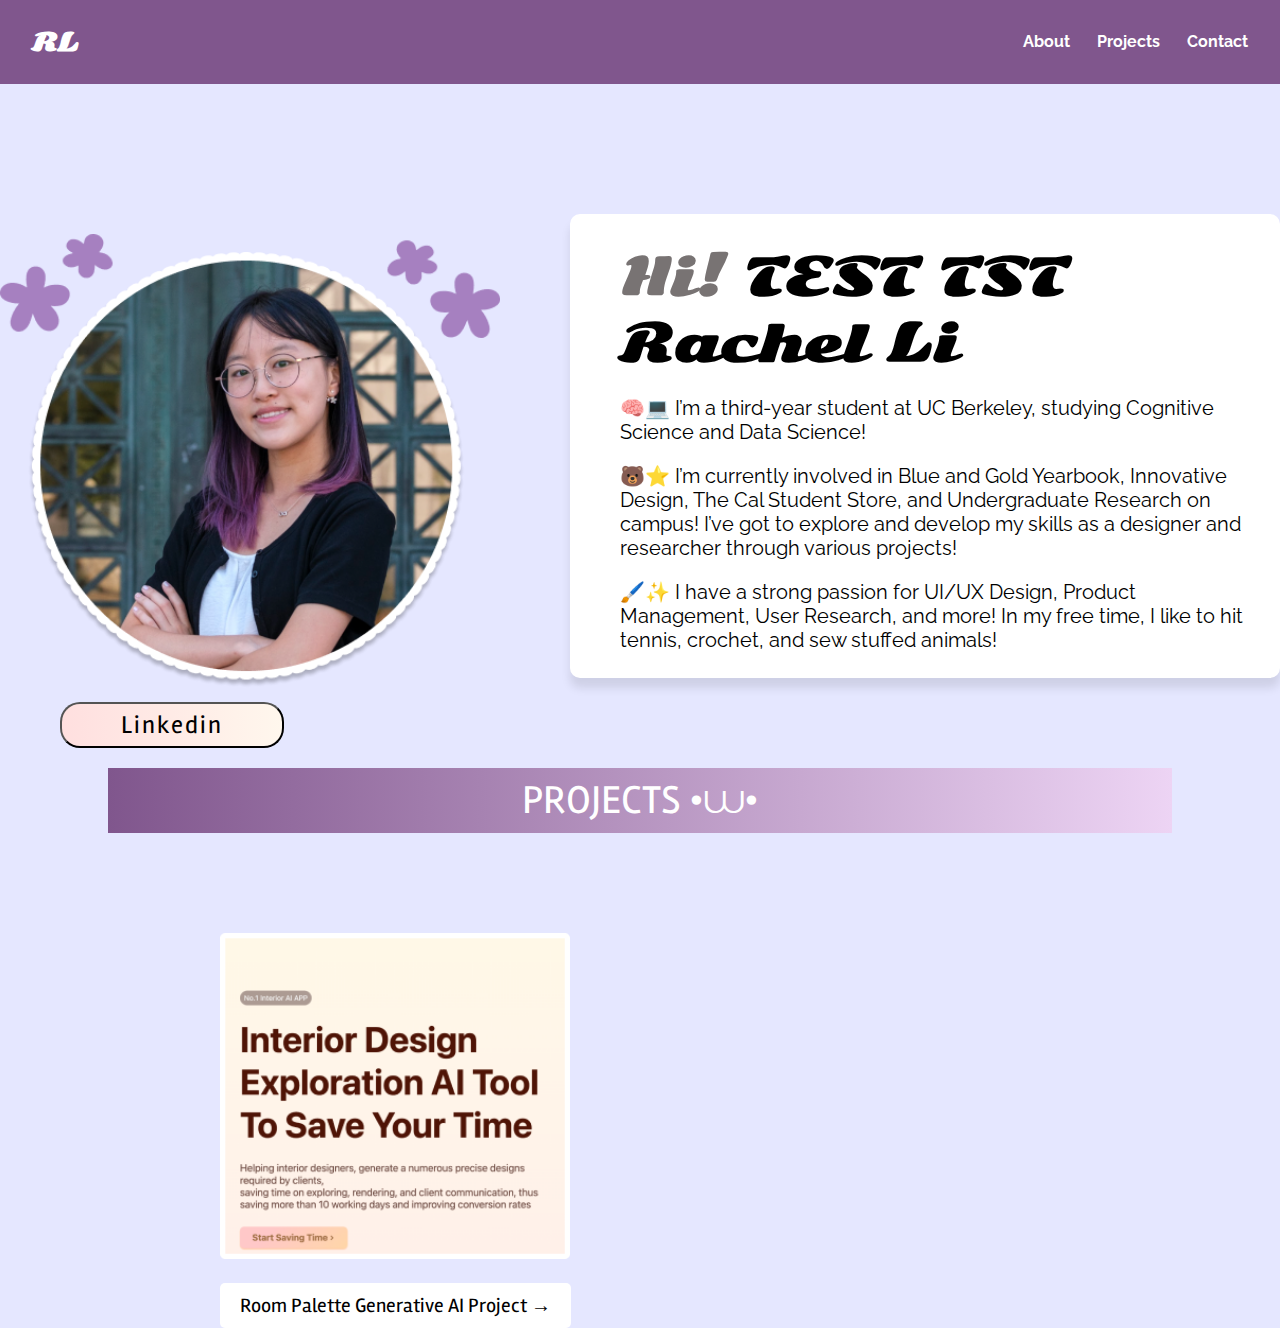
==== index.html @ 373f35fb "Update index.html" ====
<!DOCTYPE html>
<html>

<head>
    <title>Rachel</title>

    <!-- MYstylesheet -->
    <link rel="stylesheet" href="styles.css">
    <!-- Google Fonts -->
    <link href="https://fonts.googleapis.com/css?family=Merriweather|Nunito" rel="stylesheet">
    <link href="https://fonts.googleapis.com/css2?family=Sniglet&display=swap" rel="stylesheet">
    <link href="https://fonts.googleapis.com/css2?family=Sonsie+One&display=swap" rel="stylesheet">
    <link href="https://fonts.googleapis.com/css2?family=Rambla:wght@400;700&display=swap" rel="stylesheet">
    <link href="https://fonts.googleapis.com/css2?family=Raleway:wght@300;400;500;600;700&display=swap"
        rel="stylesheet">



</head>

<body>
    <!-- Navigation Bar -->
    <header>
        <nav class="navbar">
            <div class="navbar-name">
                <a href="#">RL</a>
            </div>
            <ul class="navbar-links">
                <li><a href="#about">About</a></li>
                <li><a href="#projects">Projects</a></li>
                <li><a href="#contact">Contact</a></li>

            </ul>
        </nav>
    </header>


    <!-- Main Content -->
    <div class="top">

        <div>

            <img src="Group 1_updated.png" alt="" class="headshot">
            <button type="button" class="linkedin-button"
                onclick="window.location.href='https://www.instagram.com/rachey_rache15/?hl=en';">Linkedin</button>
        </div>

        <div class="about">
            <h1 class="extra-bold-title"><span class="highlight">Hi!</span> TEST TST Rachel Li</h1>
            <p class="about-bio-one">🧠💻 I’m a third-year student at UC Berkeley, studying Cognitive Science and Data
                Science!
            </p>
            <p class="about-bio-two">🐻⭐ I’m currently involved in Blue and Gold Yearbook, Innovative Design, The Cal
                Student
                Store, and Undergraduate Research on campus! I’ve got to explore and develop my skills as a designer and
                researcher
                through various projects!</p>
            <p class="about-bio-three"> 🖌️✨ I have a strong passion for UI/UX Design, Product Management, User
                Research,
                and more! In my free time, I
                like to hit tennis, crochet, and sew stuffed animals!</p>
        </div>
    </div>


    <!--
<div>
    <img src="Group 2.png" alt="" class="mycatyayy">
</div>
-->
    <div class="banner" id="projects">
        <p>PROJECTS •⩊•</p>
    </div>

    <div class="'projets'">
        <img src="roompalette.png" alt="Room Palette Image" class="room_cover">
    </div>


</body>


<div class="button-container"></div>
<button onclick="location.href='room_palette.html'" class="project-button">
    Room Palette Generative AI Project &rarr;
</button>
</div>


</html>
---- styles.css ----
body {
    background-color: #E5E7FF;
    margin: 0px;
    padding: 0px;

}

.top {
    font-family: 'Raleway', sans-serif;
    margin: 0;
    padding: 0;
    display: flex;
    justify-content: center;
    background-color: #E5E7FF;
    margin-top: 130px;
    display: flex;
    align-items: center;

}

.highlight {
    color: #787373;

}

.container {
    display: flex;
    align-items: flex-start;
    margin: 20px;
    margin-top: 90px;
}

.headshot {
    width: 500px;
    height: auto;
    margin-right: 60px;


}

.headshot:hover {
    transform: scale(1.1);
}


.about {
    max-width: 689px;
    max-height: 424px;
    margin-left: 10px;
    padding: 20px;
    background-color: white;
    border-radius: 10px;
    box-shadow: 0 10px 10px rgba(0, 0, 0, 0.1);

}

.about:hover {
    transform: scale(1.1);
}

.extra-bold-title {
    margin-top: 10px;
    font-family: 'Sonsie One', cursive;
    font-size: 50px;
    text-align: left;

    margin-bottom: 20px;

    margin-left: 30px;


}

.about .about-bio-one {


    font-size: 20px;
    font-family: 'Raleway', sans-serif;

    color: #000000;
    font-size: 20px;
    margin-left: 30px;

}

.about .about-bio-two {


    font-size: 20px;
    font-family: 'Raleway', sans-serif;

    color: #000000;
    font-size: 20px;
    margin-left: 30px;

}

.about .about-bio-three {


    font-size: 20px;
    font-family: 'Raleway', sans-serif;

    color: #000000;
    font-size: 20px;
    margin-left: 30px;

}


.linkedin-button {
    display: block;
    margin: 10px 20px 0 60px;
    padding: 5px 30px;
    background: linear-gradient(to right, #FFDFDF, #FFF7ED);
    color: rgb(0, 0, 0);
    stroke: #000000;
    stroke-width: 1px;
    border-radius: 20px;
    cursor: pointer;
    font-size: 25px;
    font-family: "Rambla";
    width: 224px;
    height: 46px;
    letter-spacing: 2px;

}

.linkedin-button:hover {
    transform: scale(1.1);
}

.banner {
    display: flex;
    width: 80%;

    max-width: 1200px;

    height: 65px;
    margin: 0 auto;

    background: linear-gradient(to right, #80568d, #edd4f4);
    font-size: 40px;
    font-family: "Rambla";
    text-align: center;
    color: hsl(0, 0%, 100%);
    align-items: center;

    justify-content: center;

    padding: 0 20px;

}

.banner p {
    margin: 0;
    line-height: 65px;

}

.mycatyayy {
    margin-left: 10%;

    margin-top: 5%;
}


.about {
    margin-bottom: 90px;

}

.banner {
    margin-bottom: 80px;

}

.room_cover {
    margin-top: 20px;
    width: 350px;
    margin-left: 220px;

}

.project-button {
    cursor: pointer;
    padding: 10px 20px;
    background-color: #ffffff;
    color: rgb(0, 0, 0);
    border: none;
    border-radius: 5px;
    font-size: 20px;
    font-family: 'Rambla';
    margin-left: 220px;
    margin-top: 20px;
    transition: background-color 0.3s, color 0.3s;
}

.project-button:hover {
    background-color: #80568d;

    color: #ffffff;

}

.palette_cover_page {
    display: flex;
    justify-content: center;
    align-items: center;
    width: 100%;
    max-width: 1300px;
    margin-top: 50px;
    margin-left: 200px;
}

.palette_cover_page img {
    width: 100%;
    height: auto;
    border-radius: 10px;
    box-shadow: 0 4px 8px rgba(0, 0, 0, 0.2);
}


.Palette_information_title {

    font-size: 50px;
    font-family: "Rambla";

    color: #000000;



}

.Palette_information {
    margin-left: 200px;
    margin-right: 150px;
    margin-top: 60px;

}




.Palette_information .palette_info {

    font-size: 20px;
    font-family: "Rambla";

    color: #000000;
    font-size: 20px;



}

h2 {
    font-size: 30px;
    font-family: "Rambla";
}



.role {
    font-size: 18px;

    color: #333333;
    font-family: 'Rambla', sans-serif;

}

h3 {
    font-size: 30px;
    font-family: "Rambla";
}

.Design_Section {
    margin-left: 200px;
    margin-right: 150px;
    margin-top: 60px;

}

.Design_title {
    font-size: 50px;
    font-family: "Rambla";

    color: #000000;
}

h4 {
    font-size: 30px;
    font-family: "Rambla";
}


.navbar {
    display: flex;
    justify-content: space-between;
    align-items: center;
    background-color: #80568D;
    padding: 1rem 2rem;
    font-family: "Rambla";


}

.navbar-name a {
    color: #ffffff;
    font-size: 1.5rem;
    font-weight: bold;
    text-decoration: none;
    font-family: 'Sonsie One', cursive;
    display: flex;
    justify-content: space-between;
    align-items: center;
}

.navbar-links {
    list-style: none;

}

.navbar-links li {
    display: inline-block;
    margin-left: 1.5rem;
}

.navbar-links a {
    color: #ffffff;
    text-decoration: none;
    font-size: 1rem;
    transition: color 0.3s ease;
    font-family: 'Raleway', sans-serif;
    font-weight: 700;
}

.navbar-links a:hover {
    color: #c37eff;
}
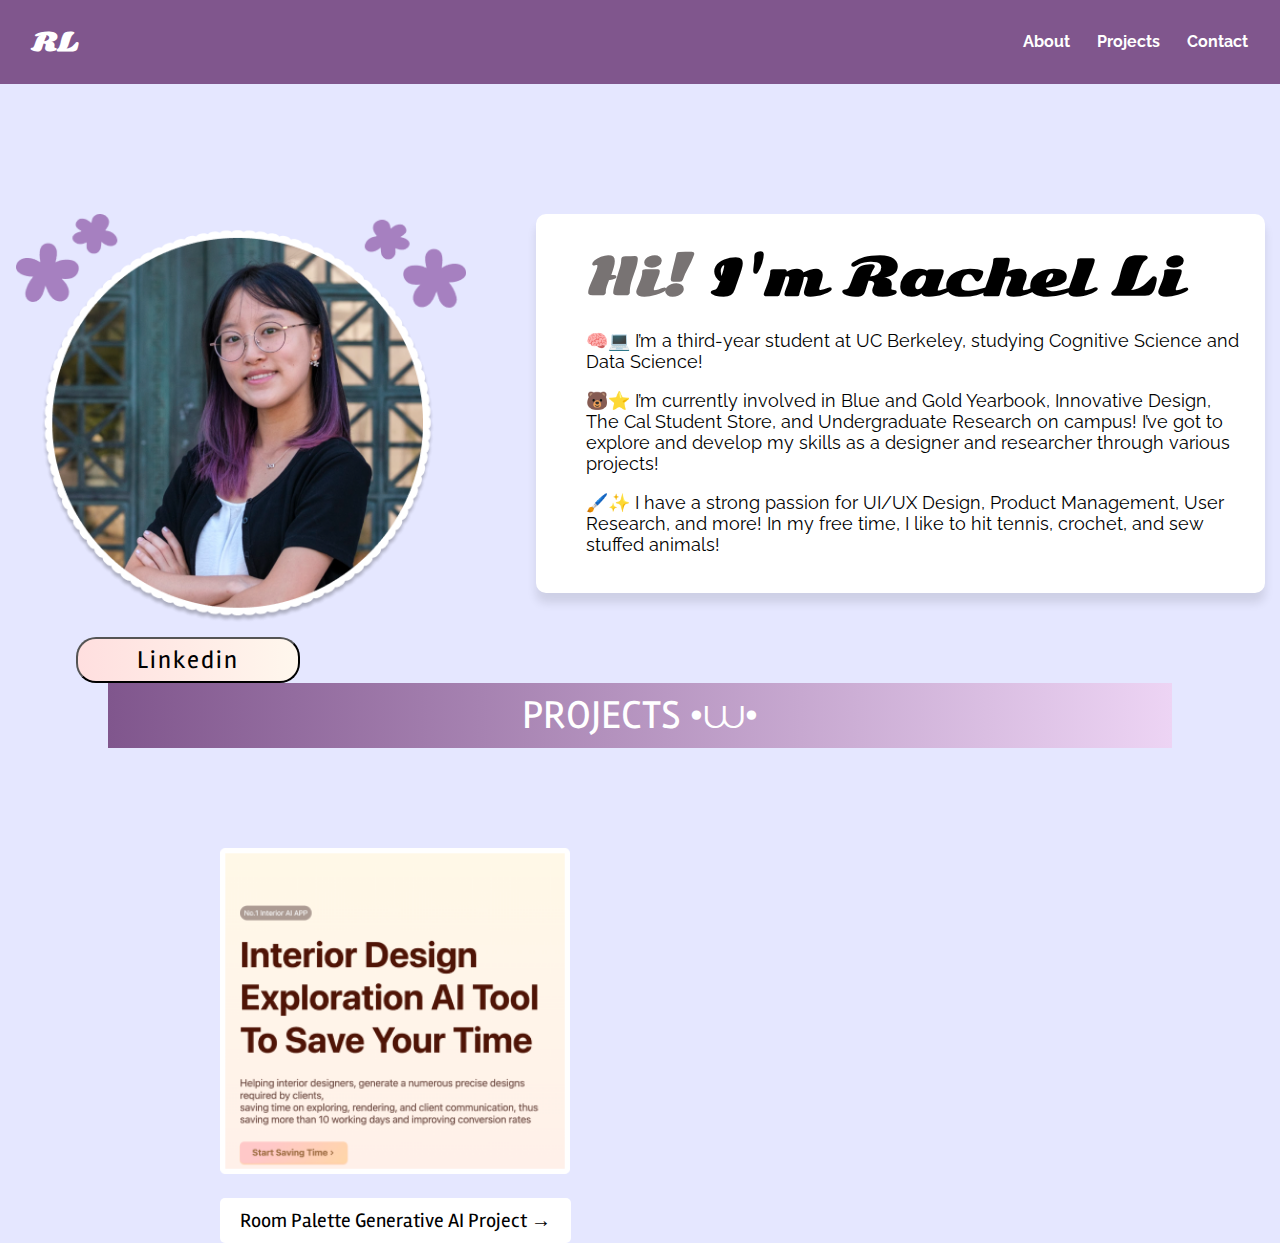
==== commit 84b3ff22: "chang" ====
--- a/index.html
+++ b/index.html
@@ -46,7 +46,7 @@
         </div>
 
         <div class="about">
-            <h1 class="extra-bold-title"><span class="highlight">Hi!</span> TEST TST Rachel Li</h1>
+            <h1 class="extra-bold-title"><span class="highlight">Hi!</span> I'm Rachel Li</h1>
             <p class="about-bio-one">🧠💻 I’m a third-year student at UC Berkeley, studying Cognitive Science and Data
                 Science!
             </p>
--- a/styles.css
+++ b/styles.css
@@ -15,6 +15,10 @@
     margin-top: 130px;
     display: flex;
     align-items: center;
+    display: flex;
+    flex-direction: row;
+    /* Aligns the inner divs side by side */
+    align-items: center;
 
 }
 
@@ -31,7 +35,7 @@
 }
 
 .headshot {
-    width: 500px;
+    width: 450px;
     height: auto;
     margin-right: 60px;
 
@@ -45,7 +49,7 @@
 
 .about {
     max-width: 689px;
-    max-height: 424px;
+    max-height: 350px;
     margin-left: 10px;
     padding: 20px;
     background-color: white;
@@ -74,11 +78,11 @@
 .about .about-bio-one {
 
 
-    font-size: 20px;
-    font-family: 'Raleway', sans-serif;
-
-    color: #000000;
-    font-size: 20px;
+
+    font-family: 'Raleway', sans-serif;
+
+    color: #000000;
+    font-size: 18px;
     margin-left: 30px;
 
 }
@@ -90,7 +94,7 @@
     font-family: 'Raleway', sans-serif;
 
     color: #000000;
-    font-size: 20px;
+    font-size: 18px;
     margin-left: 30px;
 
 }
@@ -102,7 +106,7 @@
     font-family: 'Raleway', sans-serif;
 
     color: #000000;
-    font-size: 20px;
+    font-size: 18px;
     margin-left: 30px;
 
 }
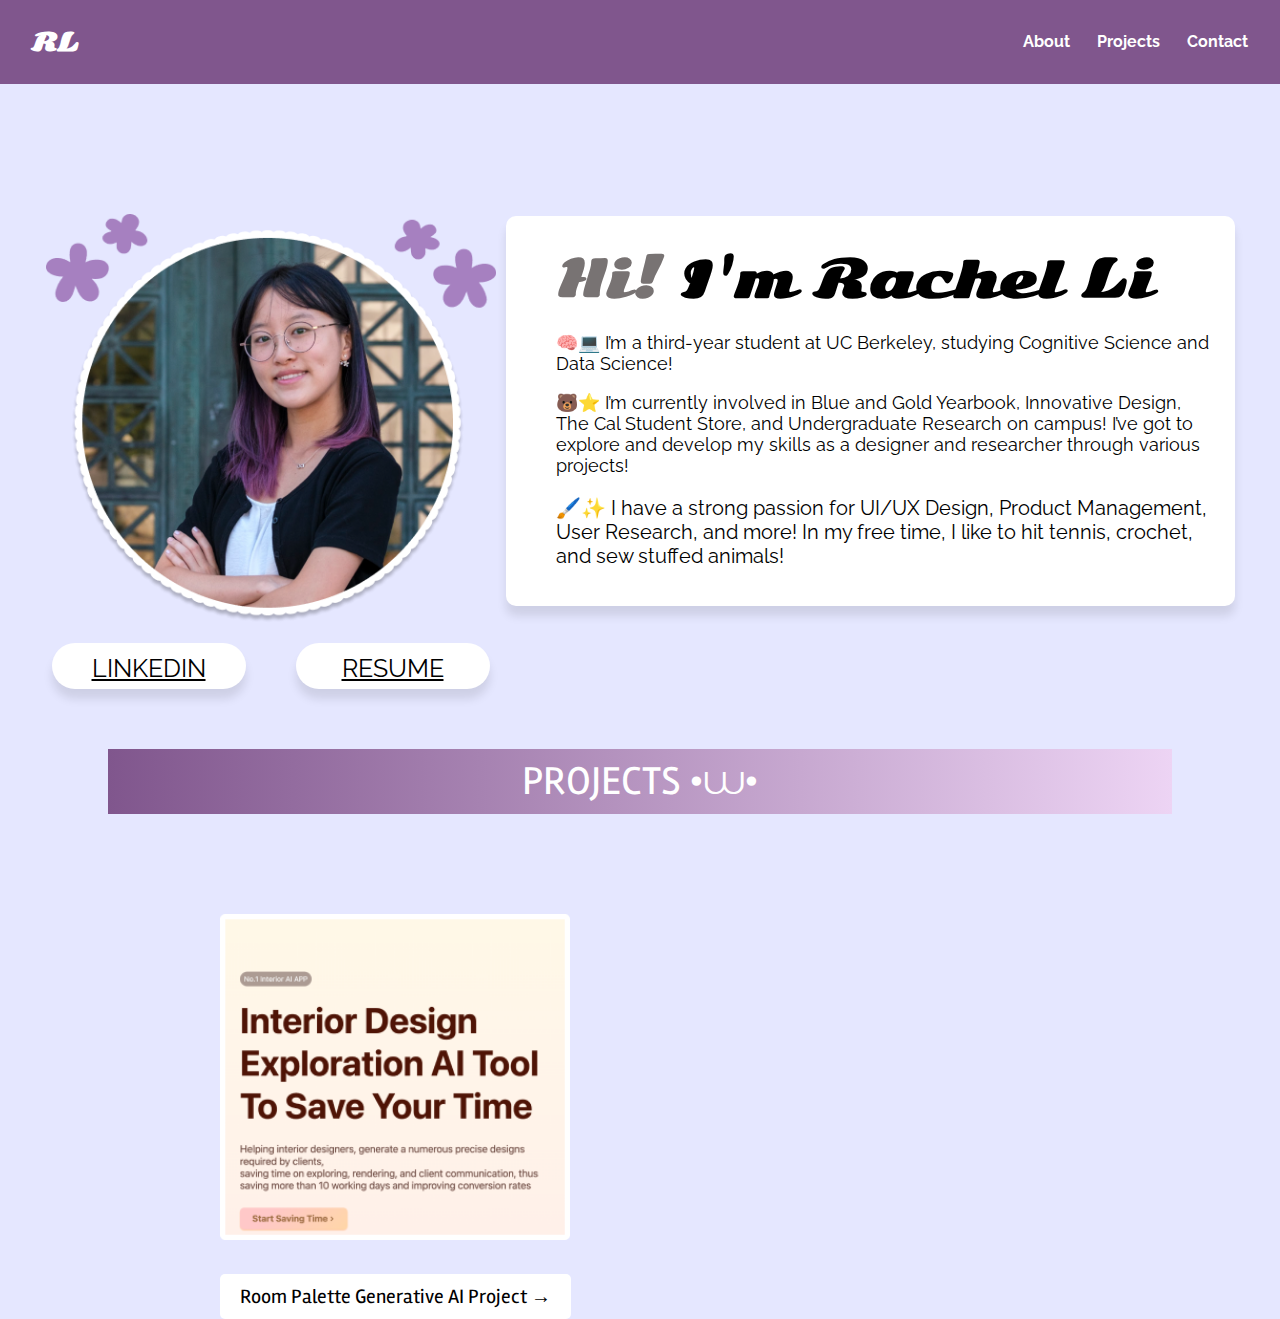
==== commit de921679: "5:40" ====
--- a/index.html
+++ b/index.html
@@ -37,12 +37,14 @@
 
     <!-- Main Content -->
     <div class="top">
-
-        <div>
-
+        <div class="top-container">
             <img src="Group 1_updated.png" alt="" class="headshot">
-            <button type="button" class="linkedin-button"
-                onclick="window.location.href='https://www.instagram.com/rachey_rache15/?hl=en';">Linkedin</button>
+            <div class="button-container">
+                <button type="button" class="linkedin-button"
+                    onclick="window.location.href='https://www.instagram.com/rachey_rache15/?hl=en';">LINKEDIN</button>
+                <button type="button" class="resume-button"
+                    onclick="window.location.href='https://www.instagram.com/rachey_rache15/?hl=en';">RESUME</button>
+            </div>
         </div>
 
         <div class="about">
--- a/styles.css
+++ b/styles.css
@@ -19,8 +19,21 @@
     flex-direction: row;
     /* Aligns the inner divs side by side */
     align-items: center;
-
-}
+    margin-bottom: 50px;
+
+
+
+}
+
+.top-container {
+    display: flex;
+    flex-direction: column;
+    /* Stacks the image and button container vertically */
+    align-items: center;
+    /* Centers both the image and buttons */
+    text-align: center;
+}
+
 
 .highlight {
     color: #787373;
@@ -37,14 +50,12 @@
 .headshot {
     width: 450px;
     height: auto;
-    margin-right: 60px;
-
-
-}
-
-.headshot:hover {
-    transform: scale(1.1);
-}
+
+    margin-bottom: 20px;
+
+
+}
+
 
 
 .about {
@@ -58,9 +69,6 @@
 
 }
 
-.about:hover {
-    transform: scale(1.1);
-}
 
 .extra-bold-title {
     margin-top: 10px;
@@ -106,38 +114,58 @@
     font-family: 'Raleway', sans-serif;
 
     color: #000000;
-    font-size: 18px;
+    font-size: px;
     margin-left: 30px;
 
 }
 
-
-.linkedin-button {
-    display: block;
-    margin: 10px 20px 0 60px;
-    padding: 5px 30px;
-    background: linear-gradient(to right, #FFDFDF, #FFF7ED);
-    color: rgb(0, 0, 0);
-    stroke: #000000;
-    stroke-width: 1px;
-    border-radius: 20px;
+.button-container {
+    display: flex;
+    gap: 50px;
+    /* Adds space between the buttons */
+    justify-content: center;
+    /* Centers buttons within the container (optional) */
+    align-items: center;
+    margin-bottom: 10px;
+}
+
+
+.linkedin-button,
+.resume-button {
+    margin: 0;
+
+    padding: 10px 20px;
+    /* Adjust padding if necessary */
+    background-color: #ffffff;
+    border-radius: 30px;
     cursor: pointer;
     font-size: 25px;
-    font-family: "Rambla";
-    width: 224px;
+    font-family: "Raleway";
     height: 46px;
-    letter-spacing: 2px;
-
-}
+    width: 194px;
+
+    border: none;
+    box-shadow: 0 10px 10px rgba(0, 0, 0, 0.1);
+    text-decoration: underline;
+}
+
+
 
 .linkedin-button:hover {
-    transform: scale(1.1);
-}
+    background-color: #80568D;
+    color: #ffffff;
+}
+
+.resume-button:hover {
+    background-color: #80568D;
+    color: #ffffff;
+}
+
 
 .banner {
     display: flex;
     width: 80%;
-
+    margin-top: 200px;
     max-width: 1200px;
 
     height: 65px;
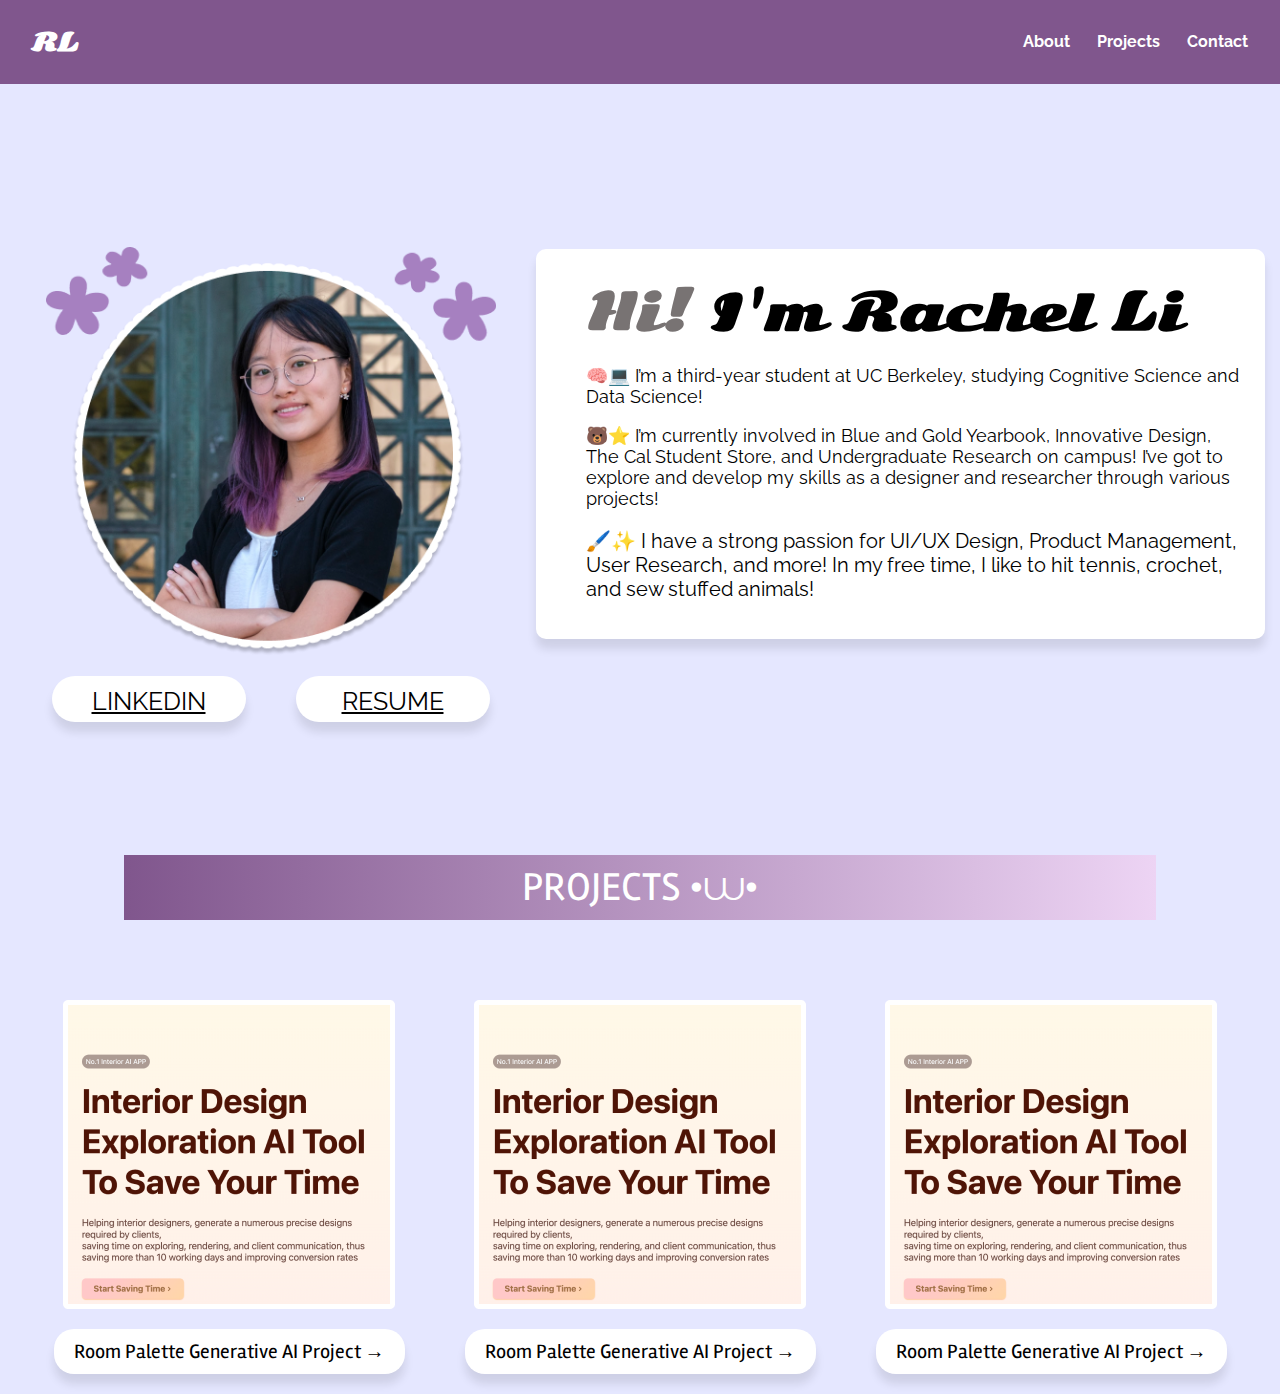
==== commit 1163a831: "projects" ====
--- a/index.html
+++ b/index.html
@@ -70,23 +70,33 @@
     <img src="Group 2.png" alt="" class="mycatyayy">
 </div>
 -->
-    <div class="banner" id="projects">
-        <p>PROJECTS •⩊•</p>
-    </div>
-
-    <div class="'projets'">
-        <img src="roompalette.png" alt="Room Palette Image" class="room_cover">
-    </div>
+    <div class="project-section">
+        <!-- Banner -->
+        <div class="banner" id="projects">
+            <p>PROJECTS •⩊•</p>
+        </div>
 
 
-</body>
 
+        <div class="projects">
+            <div class="project-item">
+                <img src="roompalette.png" alt="Room Palette Image" class="room_cover">
+                <button onclick="location.href='room_palette.html'" class="project-button">
+                    Room Palette Generative AI Project &rarr;
+                </button>
+            </div>
 
-<div class="button-container"></div>
-<button onclick="location.href='room_palette.html'" class="project-button">
-    Room Palette Generative AI Project &rarr;
-</button>
-</div>
+            <div class="project-item">
+                <img src="roompalette.png" alt="Room Palette Image" class="room_cover">
+                <button onclick="location.href='room_palette.html'" class="project-button">
+                    Room Palette Generative AI Project &rarr;
+                </button>
+            </div>
 
-
-</html>+            <div class="project-item">
+                <img src="roompalette.png" alt="Room Palette Image" class="room_cover">
+                <button onclick="location.href='room_palette.html'" class="project-button">
+                    Room Palette Generative AI Project &rarr;
+                </button>
+            </div>
+        </div>--- a/styles.css
+++ b/styles.css
@@ -8,7 +8,7 @@
 .top {
     font-family: 'Raleway', sans-serif;
     margin: 0;
-    padding: 0;
+    padding: 3px;
     display: flex;
     justify-content: center;
     background-color: #E5E7FF;
@@ -17,9 +17,8 @@
     align-items: center;
     display: flex;
     flex-direction: row;
-    /* Aligns the inner divs side by side */
-    align-items: center;
-    margin-bottom: 50px;
+    align-items: center;
+    margin-bottom: 70px;
 
 
 
@@ -32,6 +31,7 @@
     align-items: center;
     /* Centers both the image and buttons */
     text-align: center;
+    padding: 30px;
 }
 
 
@@ -207,12 +207,44 @@
 
 }
 
+.project-section {
+    text-align: center;
+    /* Centers all content */
+    padding: 20px;
+    align-items: center;
+    justify-content: center;
+}
+
+
+.projects {
+    display: flex;
+
+    align-items: center;
+    justify-content: center;
+    gap: 60px;
+
+
+}
+
 .room_cover {
-    margin-top: 20px;
-    width: 350px;
-    margin-left: 220px;
-
-}
+    max-width: 100%;
+    /* Makes sure images scale properly */
+    align-items: center;
+
+}
+
+.project-item {
+    display: flex;
+    flex-direction: column;
+    align-items: center;
+    /* center-aligns image and button horizontally */
+    justify-content: center;
+    /* center-aligns items vertically */
+    text-align: center;
+
+}
+
+
 
 .project-button {
     cursor: pointer;
@@ -220,12 +252,16 @@
     background-color: #ffffff;
     color: rgb(0, 0, 0);
     border: none;
-    border-radius: 5px;
+    border-radius: 20px;
     font-size: 20px;
     font-family: 'Rambla';
-    margin-left: 220px;
     margin-top: 20px;
     transition: background-color 0.3s, color 0.3s;
+    margin-top: 20px;
+    border: none;
+    width: 351px;
+    box-shadow: 0 10px 10px rgba(0, 0, 0, 0.1);
+    box-shadow: 0 10px 10px rgba(0, 0, 0, 0.1);
 }
 
 .project-button:hover {
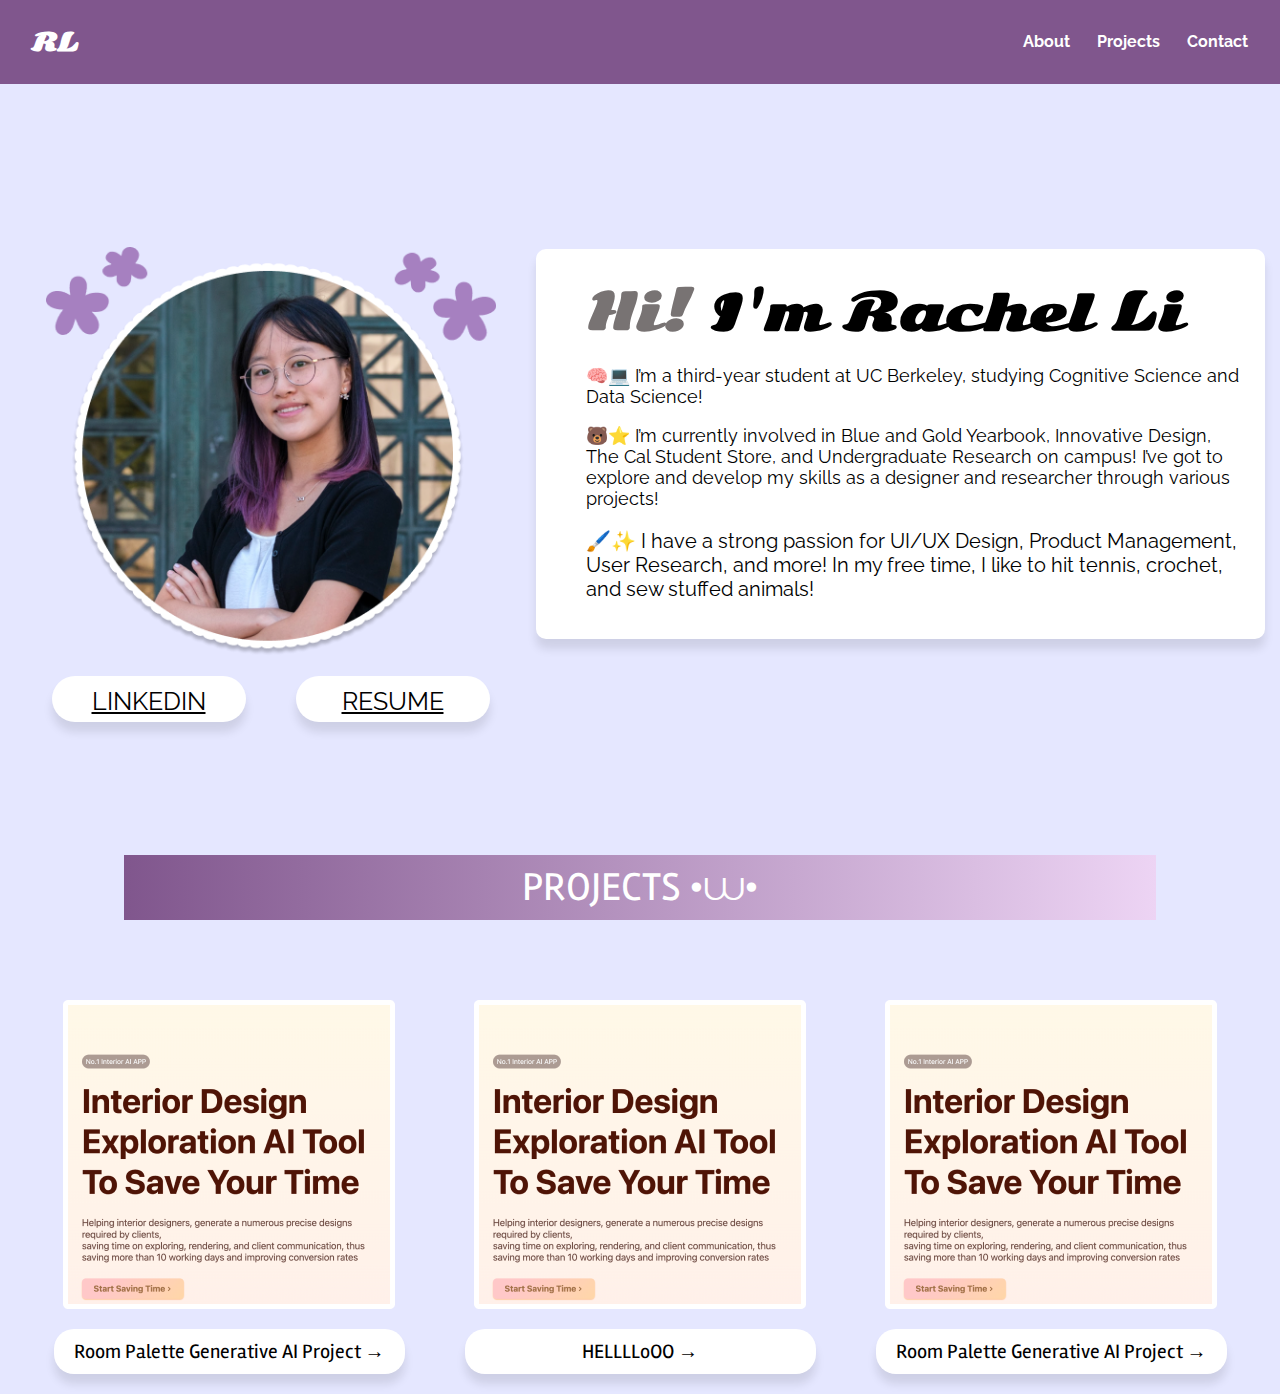
==== commit 6b95a370: "Update index.html" ====
--- a/index.html
+++ b/index.html
@@ -89,7 +89,7 @@
             <div class="project-item">
                 <img src="roompalette.png" alt="Room Palette Image" class="room_cover">
                 <button onclick="location.href='room_palette.html'" class="project-button">
-                    Room Palette Generative AI Project &rarr;
+                    HELLLLoOO &rarr;
                 </button>
             </div>
 
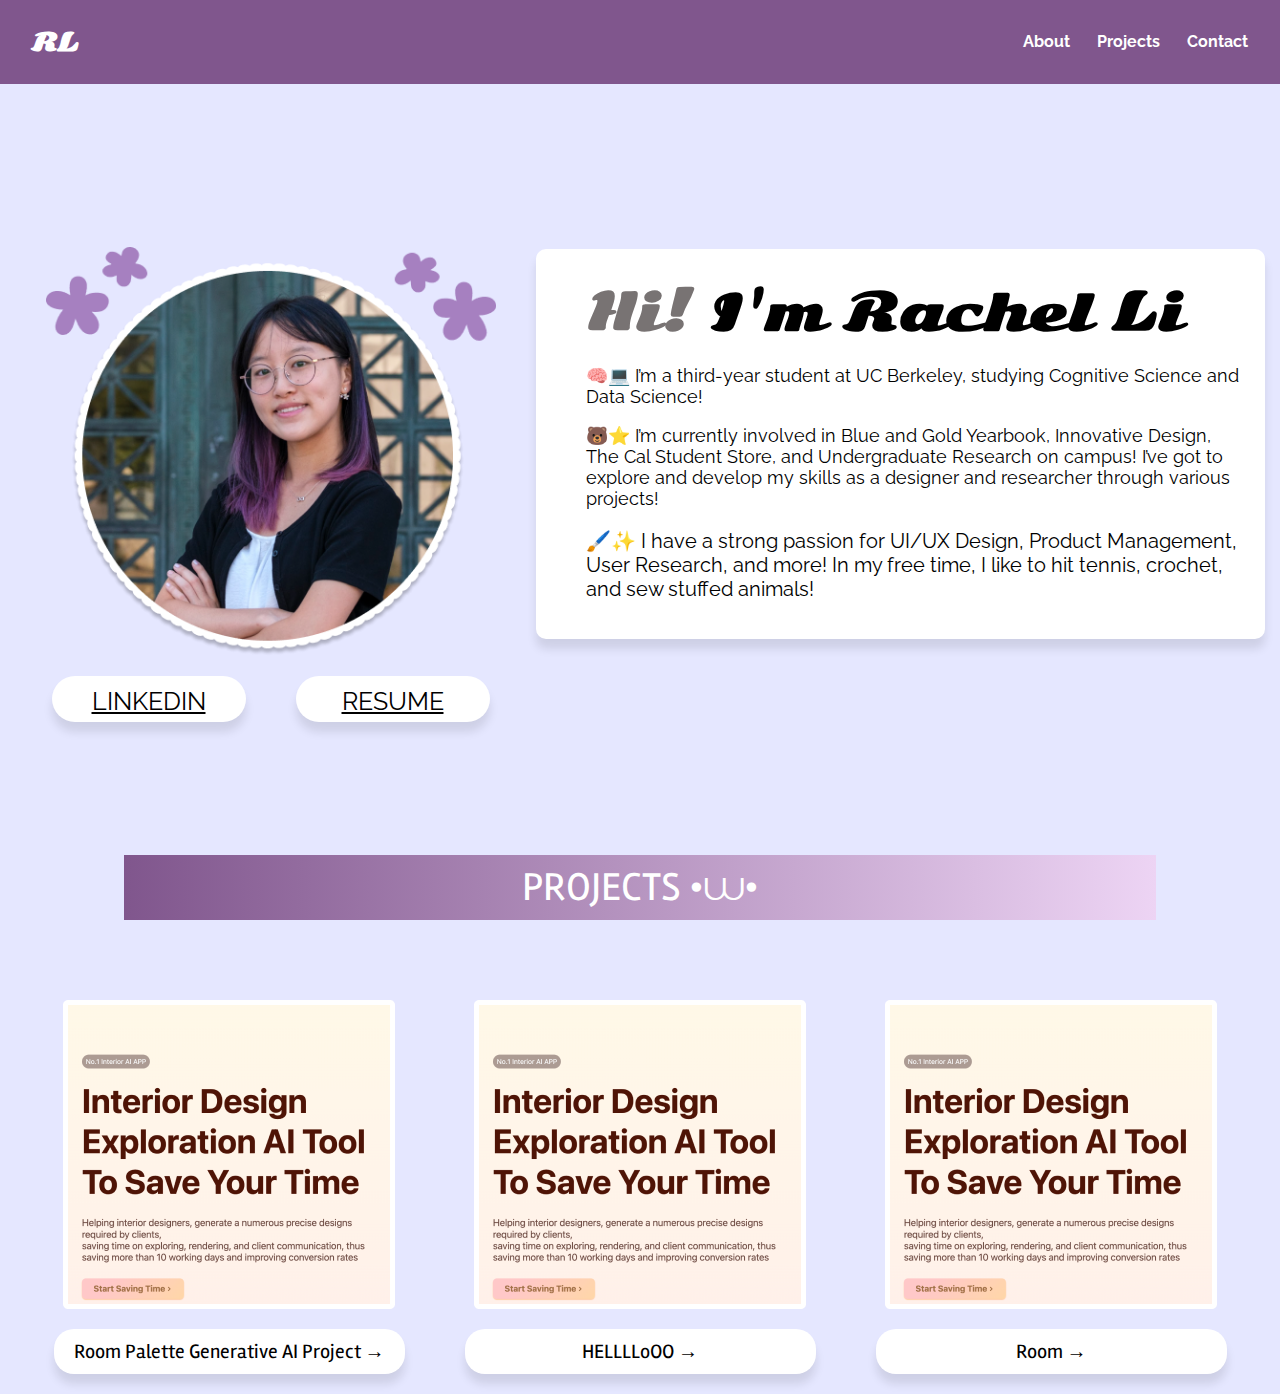
==== commit 4c75c6a6: "fixed?" ====
--- a/index.html
+++ b/index.html
@@ -96,7 +96,7 @@
             <div class="project-item">
                 <img src="roompalette.png" alt="Room Palette Image" class="room_cover">
                 <button onclick="location.href='room_palette.html'" class="project-button">
-                    Room Palette Generative AI Project &rarr;
+                    Room &rarr;
                 </button>
             </div>
         </div>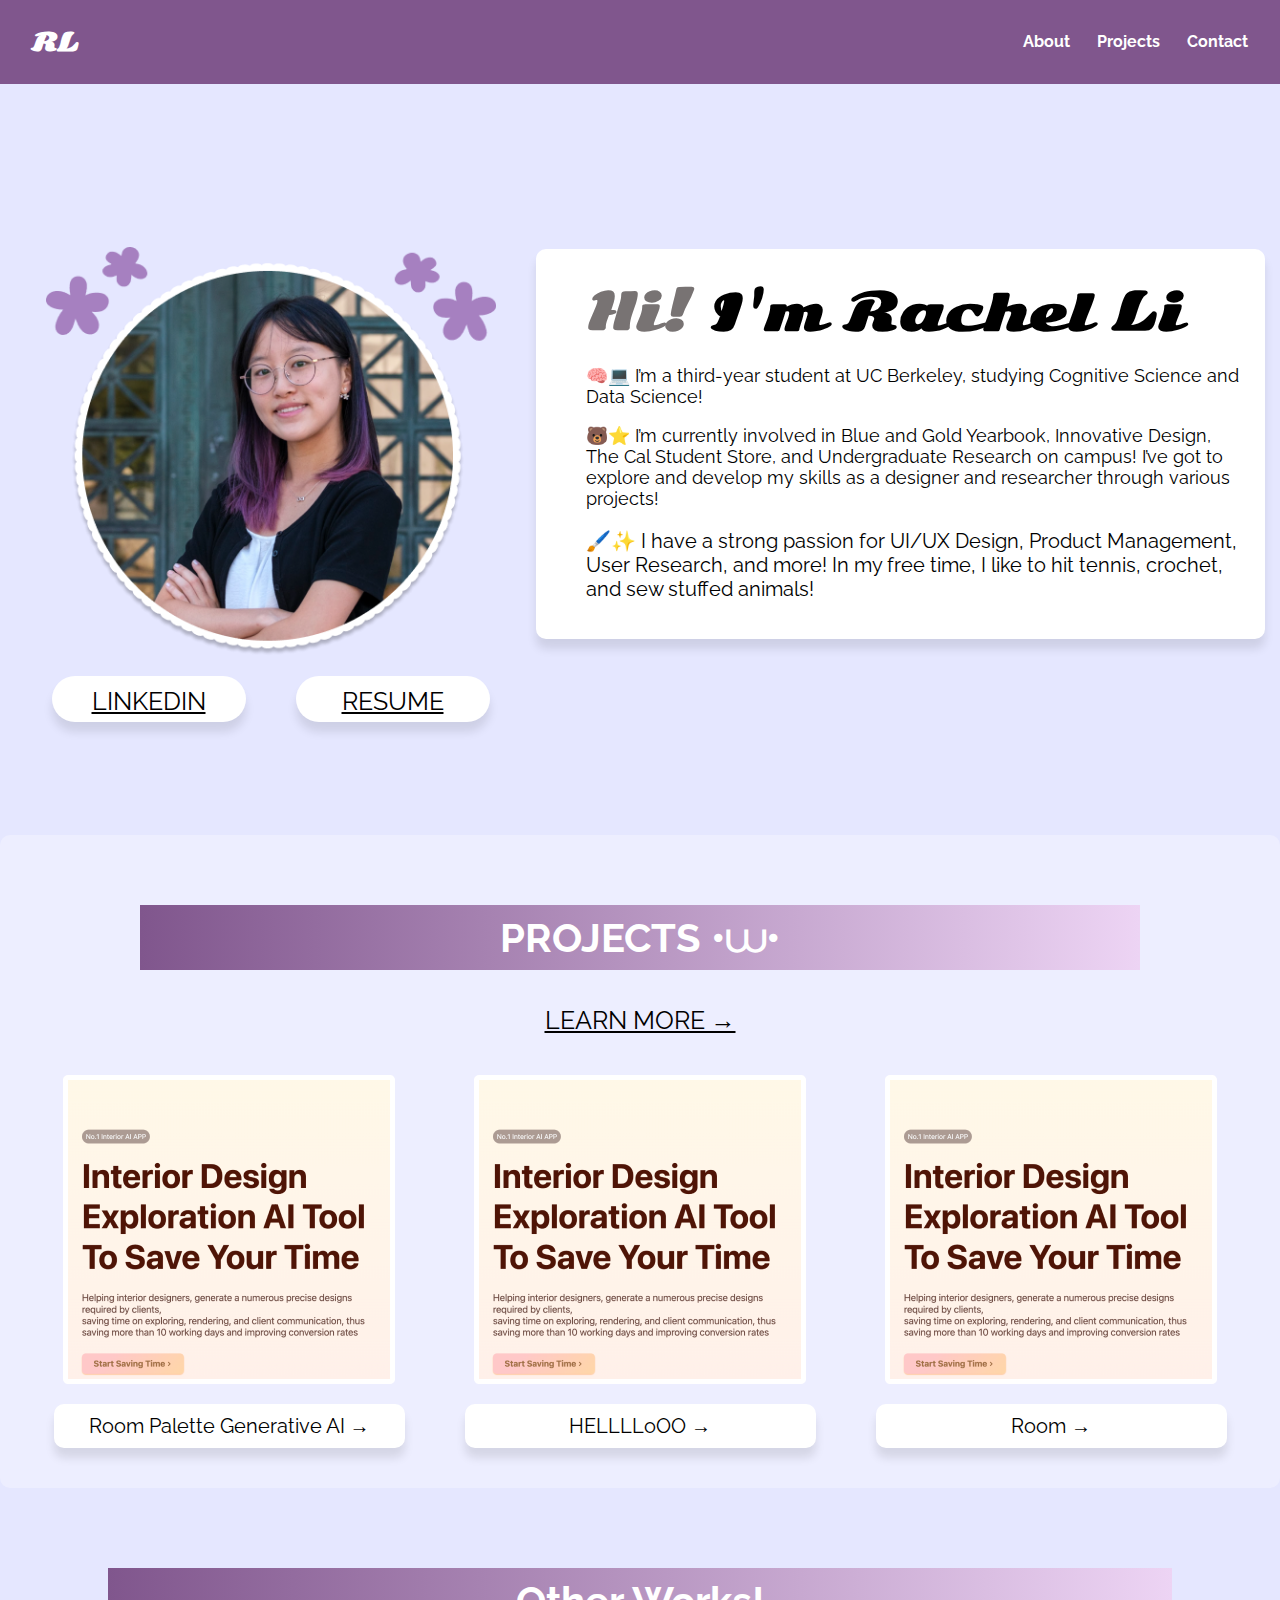
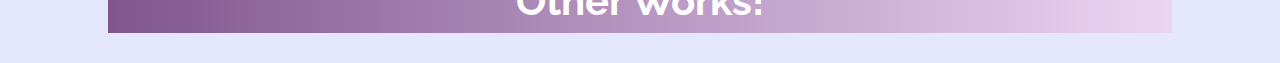
==== commit a0122a2e: "newfile" ====
--- a/index.html
+++ b/index.html
@@ -23,11 +23,11 @@
     <header>
         <nav class="navbar">
             <div class="navbar-name">
-                <a href="#">RL</a>
+                <a href="index.html">RL</a>
             </div>
             <ul class="navbar-links">
                 <li><a href="#about">About</a></li>
-                <li><a href="#projects">Projects</a></li>
+                <li><a href="project.html">Projects</a></li>
                 <li><a href="#contact">Contact</a></li>
 
             </ul>
@@ -41,7 +41,7 @@
             <img src="Group 1_updated.png" alt="" class="headshot">
             <div class="button-container">
                 <button type="button" class="linkedin-button"
-                    onclick="window.location.href='https://www.instagram.com/rachey_rache15/?hl=en';">LINKEDIN</button>
+                    onclick="window.location.href='https://www.linkedin.com/in/rachelli15/?hl=en';">LINKEDIN</button>
                 <button type="button" class="resume-button"
                     onclick="window.location.href='https://www.instagram.com/rachey_rache15/?hl=en';">RESUME</button>
             </div>
@@ -70,19 +70,23 @@
     <img src="Group 2.png" alt="" class="mycatyayy">
 </div>
 -->
-    <div class="project-section">
-        <!-- Banner -->
-        <div class="banner" id="projects">
-            <p>PROJECTS •⩊•</p>
-        </div>
+    <div class="project-wrapper"> <!-- New wrapper div -->
+        <div class="project-section">
+            <!-- Banner -->
+            <div class="banner" id="projects">
+                <p>PROJECTS •⩊•</p>
+            </div>
 
+            <div class="learn_more">
+                <a href="project.html" class="learn-more-link">LEARN MORE &rarr;</a>
+            </div>
+        </div> <!-- Closing tag for .project-section -->
 
-
-        <div class="projects">
+        <div class="projects"> <!-- Start of .projects section -->
             <div class="project-item">
                 <img src="roompalette.png" alt="Room Palette Image" class="room_cover">
                 <button onclick="location.href='room_palette.html'" class="project-button">
-                    Room Palette Generative AI Project &rarr;
+                    Room Palette Generative AI &rarr;
                 </button>
             </div>
 
@@ -99,4 +103,13 @@
                     Room &rarr;
                 </button>
             </div>
+        </div> <!-- Closing tag for .projects section -->
+    </div> <!-- Closing tag for .project-wrapper -->
+
+
+
+    <div class="personal_art-section">
+        <!-- Banner -->
+        <div class="banner" id="projects">
+            <p>Other Works!</p>
         </div>--- a/styles.css
+++ b/styles.css
@@ -173,7 +173,8 @@
 
     background: linear-gradient(to right, #80568d, #edd4f4);
     font-size: 40px;
-    font-family: "Rambla";
+    font-family: "Raleway";
+    font-weight: 700;
     text-align: center;
     color: hsl(0, 0%, 100%);
     align-items: center;
@@ -203,83 +204,150 @@
 }
 
 .banner {
-    margin-bottom: 80px;
-
+    margin-bottom: 30px;
+
+}
+
+.project-wrapper {
+    background-color: rgba(255, 255, 255, 0.3);
+    /* Example: light gray background */
+    padding: 20px;
+    /* Add padding to create space around content */
+    border-radius: 10px;
+    /* Optional: add rounded corners */
+    opacity: 20;
 }
 
 .project-section {
-    text-align: center;
-    /* Centers all content */
+    display: flex;
+    /* Use flexbox for the section */
+    flex-direction: column;
+    /* Stack children vertically */
+    align-items: center;
+    /* Center items horizontally */
+    margin-top: 30px;
+    /* Center items vertically if needed */
     padding: 20px;
-    align-items: center;
+    /* Padding around the section */
+    text-align: center;
+    /* Center all text */
+
+
+
+}
+
+
+.projects {
+    display: flex;
+    /* Flexbox for project items */
+    align-items: center;
+    /* Center items vertically */
     justify-content: center;
-}
-
-
-.projects {
-    display: flex;
-
-    align-items: center;
-    justify-content: center;
+    /* Center items horizontally */
     gap: 60px;
+    /* Space between project items */
+    margin-bottom: 20px;
+    /* Space below projects for learn more text */
+
 
 
 }
 
 .room_cover {
     max-width: 100%;
-    /* Makes sure images scale properly */
-    align-items: center;
-
+    /* Ensure images scale properly */
 }
 
 .project-item {
     display: flex;
+    /* Use flexbox for the project item */
     flex-direction: column;
-    align-items: center;
-    /* center-aligns image and button horizontally */
-    justify-content: center;
-    /* center-aligns items vertically */
-    text-align: center;
-
-}
-
-
+    /* Stack image and button vertically */
+    align-items: center;
+    /* Center-align image and button */
+    text-align: center;
+    /* Center text */
+}
 
 .project-button {
     cursor: pointer;
+    /* Pointer cursor on hover */
     padding: 10px 20px;
+    /* Button padding */
     background-color: #ffffff;
+    /* Button background color */
     color: rgb(0, 0, 0);
+    /* Button text color */
     border: none;
-    border-radius: 20px;
+    /* No border */
+    border-radius: 10px;
+    /* Rounded corners */
     font-size: 20px;
-    font-family: 'Rambla';
+    /* Button font size */
+    font-family: 'Raleway';
+    /* Button font */
     margin-top: 20px;
+    /* Space between button and image */
+    width: 351px;
+    /* Fixed width for the button */
+    box-shadow: 0 10px 10px rgba(0, 0, 0, 0.1);
+    /* Button shadow */
     transition: background-color 0.3s, color 0.3s;
-    margin-top: 20px;
-    border: none;
-    width: 351px;
-    box-shadow: 0 10px 10px rgba(0, 0, 0, 0.1);
-    box-shadow: 0 10px 10px rgba(0, 0, 0, 0.1);
+    /* Button hover effects */
 }
 
 .project-button:hover {
-    background-color: #80568d;
-
+
+
+    background-color: #80568D;
     color: #ffffff;
-
-}
-
-.palette_cover_page {
-    display: flex;
-    justify-content: center;
-    align-items: center;
+}
+
+.learn_more {
+    margin-top: 60px;
+    /* Space above the learn more text */
+    margin-bottom: 20px;
+}
+
+.learn-more-link {
+
+    /* Space above the learn more text */
+    font-family: 'Raleway';
+    /* Font for learn more text */
+    font-size: 25px;
+    /* Font size for learn more text */
+    text-align: center;
+    /* Right-align the text */
     width: 100%;
-    max-width: 1300px;
-    margin-top: 50px;
-    margin-left: 200px;
-}
+    color: #000000;
+
+}
+
+.learn-more-link:hover {
+    text-decoration: underline;
+    cursor: pointer;
+
+    color: #7700ff;
+
+}
+
+
+.learn_more {
+    margin-top: 5px;
+    /* Space above the learn more text */
+    font-family: 'Raleway';
+    /* Font for learn more text */
+    font-size: 25px;
+    /* Font size for learn more text */
+    text-align: center;
+    /* Right-align the text */
+    width: 100%;
+    /* Full width to allow alignment */
+
+
+}
+
+
 
 .palette_cover_page img {
     width: 100%;
@@ -405,4 +473,8 @@
 
 .navbar-links a:hover {
     color: #c37eff;
+}
+
+.personal_art-section {
+    margin-top: 80px;
 }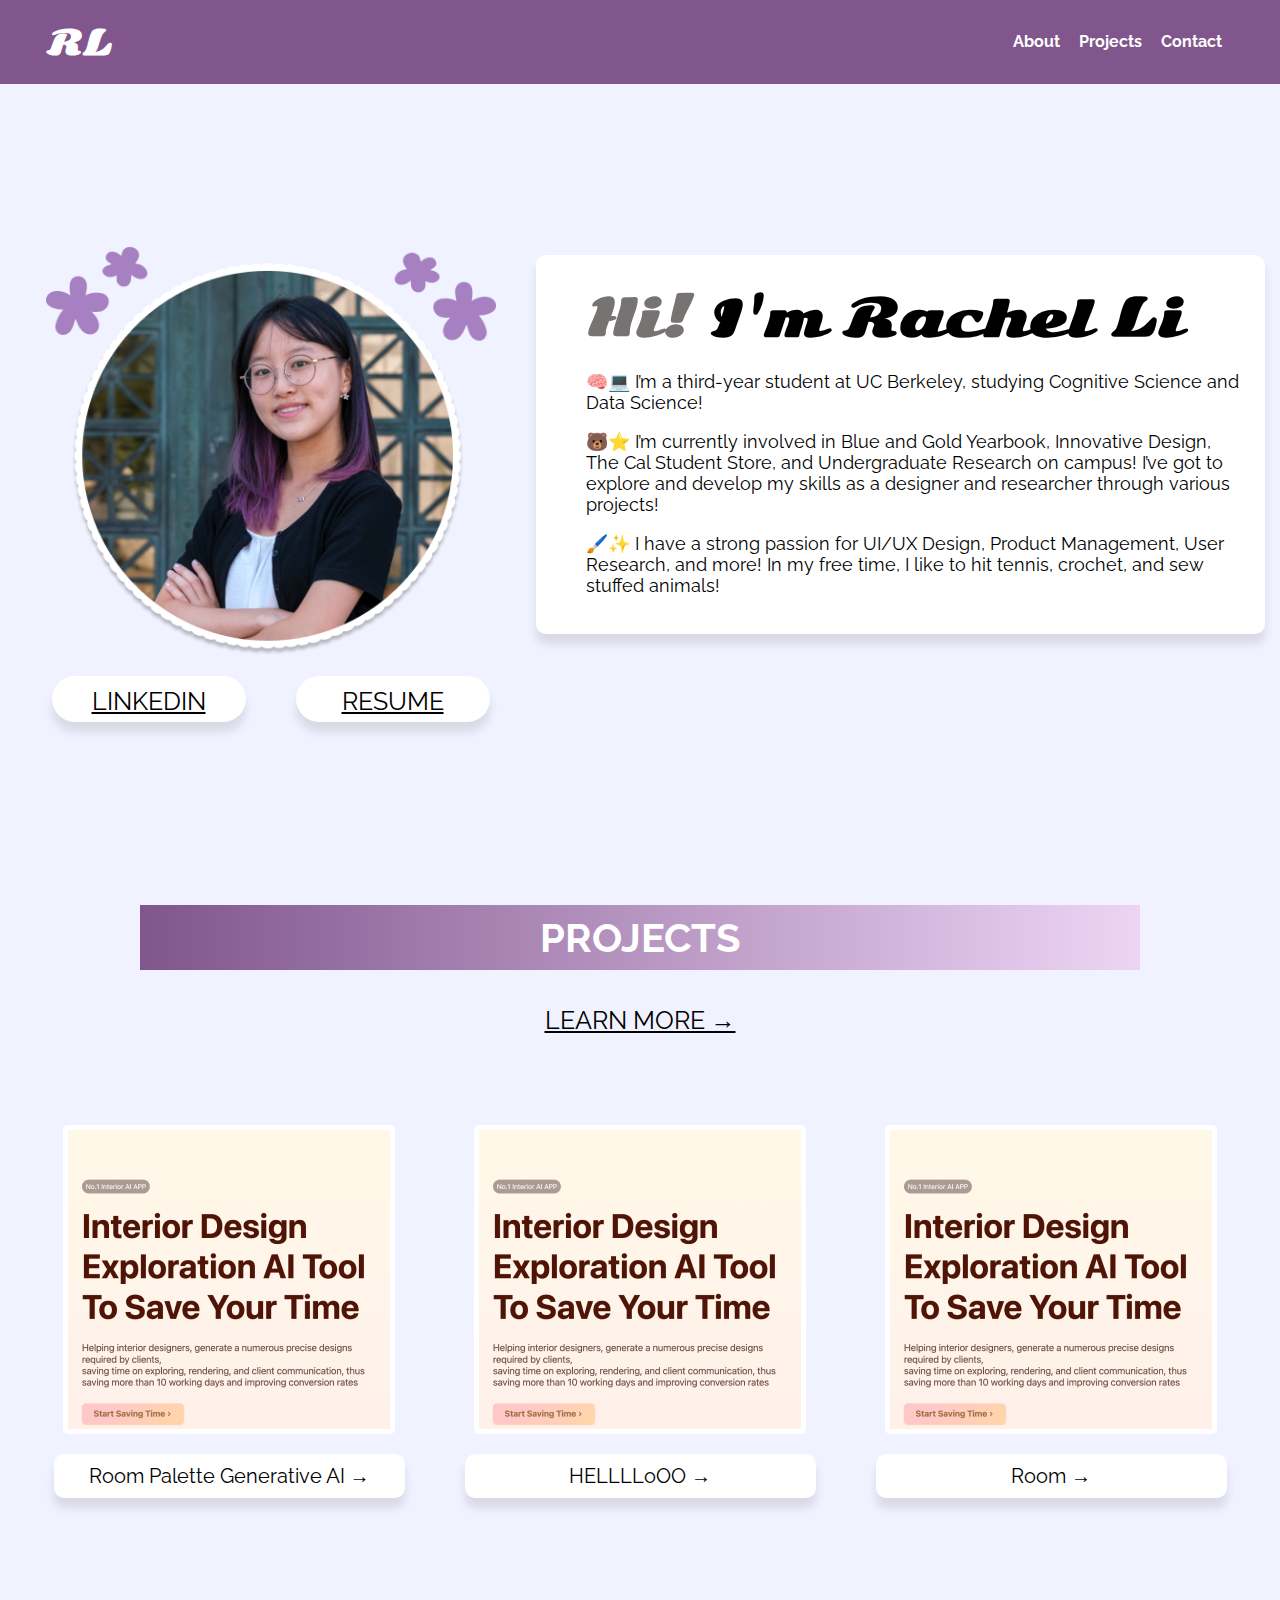
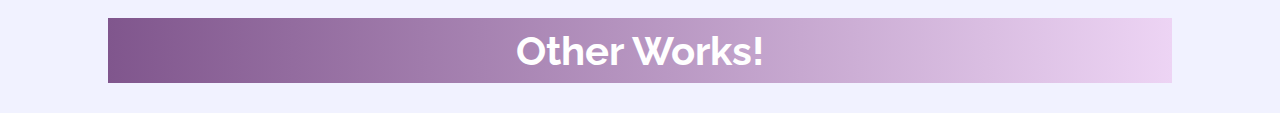
==== commit 45ab4ccb: "project updte" ====
--- a/index.html
+++ b/index.html
@@ -74,7 +74,7 @@
         <div class="project-section">
             <!-- Banner -->
             <div class="banner" id="projects">
-                <p>PROJECTS •⩊•</p>
+                <p>PROJECTS</p>
             </div>
 
             <div class="learn_more">
@@ -85,7 +85,7 @@
         <div class="projects"> <!-- Start of .projects section -->
             <div class="project-item">
                 <img src="roompalette.png" alt="Room Palette Image" class="room_cover">
-                <button onclick="location.href='room_palette.html'" class="project-button">
+                <button onclick="location.href='roompalte2.html'" class="project-button">
                     Room Palette Generative AI &rarr;
                 </button>
             </div>
--- a/styles.css
+++ b/styles.css
@@ -1,5 +1,5 @@
 body {
-    background-color: #E5E7FF;
+    background-color: #F1F2FF;
     margin: 0px;
     padding: 0px;
 
@@ -11,13 +11,14 @@
     padding: 3px;
     display: flex;
     justify-content: center;
-    background-color: #E5E7FF;
+    background-color: #F1F2FF;
     margin-top: 130px;
     display: flex;
     align-items: center;
     display: flex;
     flex-direction: row;
     align-items: center;
+    flex-wrap: wrap;
     margin-bottom: 70px;
 
 
@@ -33,6 +34,7 @@
     text-align: center;
     padding: 30px;
 }
+
 
 
 .highlight {
@@ -63,6 +65,7 @@
     max-height: 350px;
     margin-left: 10px;
     padding: 20px;
+    flex-wrap: wrap;
     background-color: white;
     border-radius: 10px;
     box-shadow: 0 10px 10px rgba(0, 0, 0, 0.1);
@@ -77,7 +80,7 @@
     text-align: left;
 
     margin-bottom: 20px;
-
+    flex-wrap: wrap;
     margin-left: 30px;
 
 
@@ -88,7 +91,7 @@
 
 
     font-family: 'Raleway', sans-serif;
-
+    flex-wrap: wrap;
     color: #000000;
     font-size: 18px;
     margin-left: 30px;
@@ -98,9 +101,9 @@
 .about .about-bio-two {
 
 
-    font-size: 20px;
+
     font-family: 'Raleway', sans-serif;
-
+    flex-wrap: wrap;
     color: #000000;
     font-size: 18px;
     margin-left: 30px;
@@ -108,14 +111,11 @@
 }
 
 .about .about-bio-three {
-
-
-    font-size: 20px;
     font-family: 'Raleway', sans-serif;
-
     color: #000000;
-    font-size: px;
+    font-size: 18px;
     margin-left: 30px;
+    flex-wrap: wrap;
 
 }
 
@@ -205,17 +205,20 @@
 
 .banner {
     margin-bottom: 30px;
+    flex-wrap: wrap;
+    align-items: center;
+    ;
 
 }
 
 .project-wrapper {
-    background-color: rgba(255, 255, 255, 0.3);
-    /* Example: light gray background */
+
     padding: 20px;
     /* Add padding to create space around content */
     border-radius: 10px;
     /* Optional: add rounded corners */
     opacity: 20;
+    flex-wrap: wrap;
 }
 
 .project-section {
@@ -231,6 +234,7 @@
     /* Padding around the section */
     text-align: center;
     /* Center all text */
+    flex-wrap: wrap;
 
 
 
@@ -248,6 +252,8 @@
     /* Space between project items */
     margin-bottom: 20px;
     /* Space below projects for learn more text */
+    margin-top: 50px;
+    flex-wrap: wrap;
 
 
 
@@ -307,6 +313,8 @@
     margin-top: 60px;
     /* Space above the learn more text */
     margin-bottom: 20px;
+    align-items: center;
+    ;
 }
 
 .learn-more-link {
@@ -357,16 +365,8 @@
 }
 
 
-.Palette_information_title {
-
-    font-size: 50px;
-    font-family: "Rambla";
-
-    color: #000000;
-
-
-
-}
+
+
 
 .Palette_information {
     margin-left: 200px;
@@ -380,8 +380,7 @@
 
 .Palette_information .palette_info {
 
-    font-size: 20px;
-    font-family: "Rambla";
+
 
     color: #000000;
     font-size: 20px;
@@ -391,19 +390,35 @@
 }
 
 h2 {
-    font-size: 30px;
-    font-family: "Rambla";
-}
-
-
-
-.role {
-    font-size: 18px;
-
-    color: #333333;
-    font-family: 'Rambla', sans-serif;
-
-}
+    display: flex;
+    font-family: 'Raleway', sans-serif;
+    font-weight: normal;
+    font-size: 21px;
+}
+
+.project-section h2 {
+    max-width: 100%;
+    /* Ensures the h2 doesn't exceed the container */
+    line-height: 1.5;
+    /* Improves readability */
+    font-weight: normal;
+    /* Ensures it's not bold, as you mentioned */
+
+    word-wrap: break-word;
+    /* Prevents overflow for long words */
+    display: flex;
+    width: 1000%;
+    margin-top: 200px;
+    max-width: 1200px;
+    margin-bottom: 200px;
+    margin-bottom: 300px;
+    /* Increased space at the bottom */
+    height: auto;
+
+    height: 65px;
+    margin: 0 auto;
+}
+
 
 h3 {
     font-size: 30px;
@@ -435,7 +450,7 @@
     justify-content: space-between;
     align-items: center;
     background-color: #80568D;
-    padding: 1rem 2rem;
+    padding: 1rem 0.5rem;
     font-family: "Rambla";
 
 
@@ -443,38 +458,51 @@
 
 .navbar-name a {
     color: #ffffff;
-    font-size: 1.5rem;
+    font-size: 2rem;
     font-weight: bold;
     text-decoration: none;
     font-family: 'Sonsie One', cursive;
     display: flex;
     justify-content: space-between;
     align-items: center;
+    padding-left: 40px;
 }
 
 .navbar-links {
     list-style: none;
+    padding-right: 50px;
 
 }
 
 .navbar-links li {
     display: inline-block;
-    margin-left: 1.5rem;
+    margin-left: 1rem;
 }
 
 .navbar-links a {
     color: #ffffff;
     text-decoration: none;
     font-size: 1rem;
-    transition: color 0.3s ease;
+    transition: color 0.3s ease, transform 0.3s ease;
     font-family: 'Raleway', sans-serif;
     font-weight: 700;
 }
 
 .navbar-links a:hover {
+    color: #f39c12;
+    /* Example hover color */
+    transform: scale(1.05);
+    /* Slight scale effect for a smoother visual */
+}
+
+.navbar-links a:hover {
     color: #c37eff;
 }
 
 .personal_art-section {
     margin-top: 80px;
+}
+
+.back_button {
+    color: #c37eff;
 }